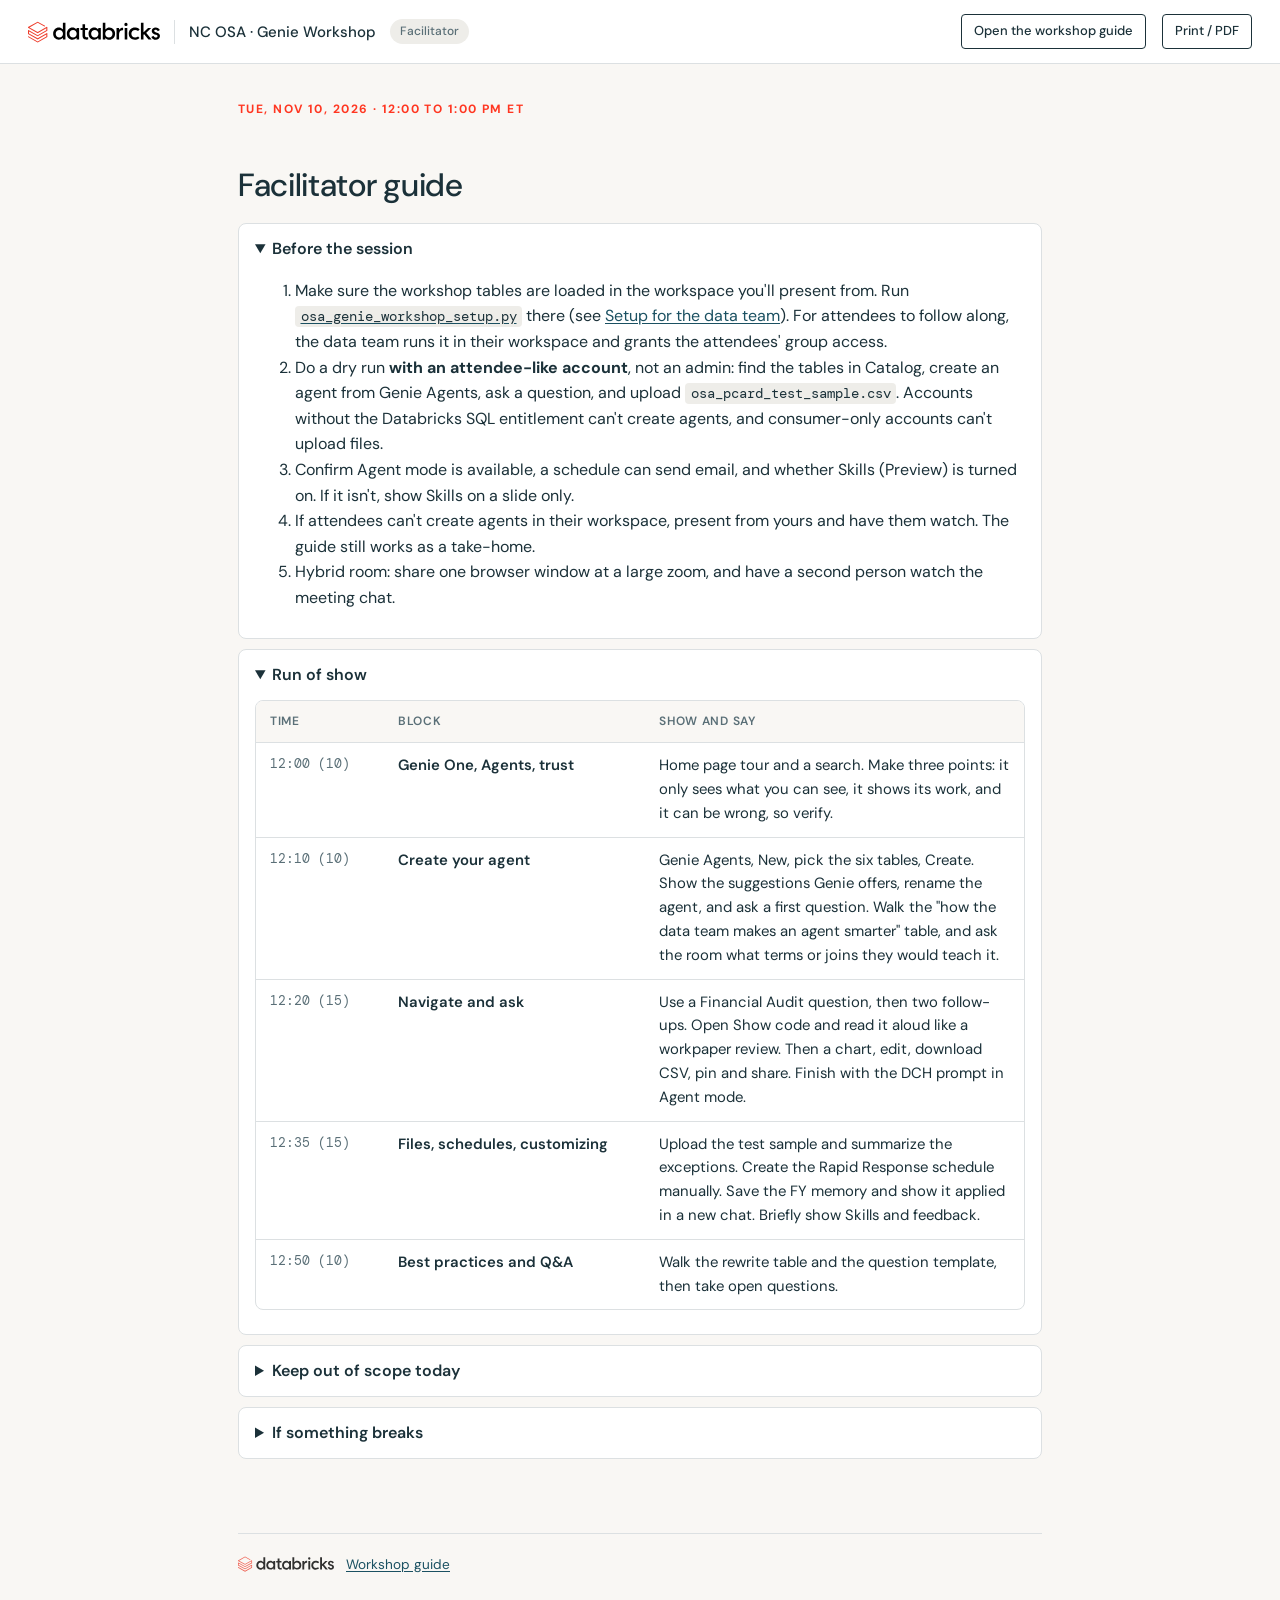
==== facilitator.html @ 8aae4493 "Explain the levers the data team uses to improve an agent - Drop the note telling attendees to skip " ====
<!doctype html>
<html lang="en">
<head>
<meta charset="utf-8">
<meta name="viewport" content="width=device-width, initial-scale=1">
<title>Facilitator guide · NC OSA Genie Workshop</title>
<link rel="icon" href="databricks-logo.svg">
<link rel="preconnect" href="https://fonts.googleapis.com">
<link rel="preconnect" href="https://fonts.gstatic.com" crossorigin>
<link href="https://fonts.googleapis.com/css2?family=DM+Mono:wght@400;500&family=DM+Sans:opsz,wght@9..40,400;9..40,500;9..40,600;9..40,700&display=swap" rel="stylesheet">
<link rel="stylesheet" href="styles.css">
</head>
<body class="subpage">
<header class="topbar">
  <a class="brand" href="./" style="text-decoration:none"><img src="databricks-logo.svg" alt="Databricks"><span class="divider"></span><span class="title">NC OSA · Genie Workshop</span><span class="pill">Facilitator</span></a>
  <div class="top-actions"><a class="btn ghost sm" href="./">Open the workshop guide</a><button class="btn ghost sm" type="button" onclick="window.print()">Print / PDF</button></div>
</header>
<main class="single">
<p class="eyebrow">Tue, Nov 10, 2026 · 12:00 to 1:00 PM ET</p>
<section id="facilitator">
  <h2>Facilitator guide</h2>
  <details class="faq" open><summary>Before the session</summary>
  <ol>
    <li>Make sure the workshop tables are loaded in the workspace you'll present from. Run <a href="osa_genie_workshop_setup.py" download><code>osa_genie_workshop_setup.py</code></a> there (see <a href="setup.html">Setup for the data team</a>). For attendees to follow along, the data team runs it in their workspace and grants the attendees' group access.</li>
    <li>Do a dry run <strong>with an attendee-like account</strong>, not an admin: find the tables in Catalog, create an agent from Genie Agents, ask a question, and upload <code>osa_pcard_test_sample.csv</code>. Accounts without the Databricks SQL entitlement can't create agents, and consumer-only accounts can't upload files.</li>
    <li>Confirm Agent mode is available, a schedule can send email, and whether Skills (Preview) is turned on. If it isn't, show Skills on a slide only.</li>
    <li>If attendees can't create agents in their workspace, present from yours and have them watch. The guide still works as a take-home.</li>
    <li>Hybrid room: share one browser window at a large zoom, and have a second person watch the meeting chat.</li>
  </ol></details>
  <details class="faq" open><summary>Run of show</summary>
  <table class="agenda">
    <thead><tr><th>Time</th><th>Block</th><th>Show and say</th></tr></thead>
    <tbody>
      <tr><td class="slot">12:00 (10)</td><td>Genie One, Agents, trust</td><td>Home page tour and a search. Make three points: it only sees what you can see, it shows its work, and it can be wrong, so verify.</td></tr>
      <tr><td class="slot">12:10 (10)</td><td>Create your agent</td><td>Genie Agents, New, pick the six tables, Create. Show the suggestions Genie offers, rename the agent, and ask a first question. Walk the "how the data team makes an agent smarter" table, and ask the room what terms or joins they would teach it.</td></tr>
      <tr><td class="slot">12:20 (15)</td><td>Navigate and ask</td><td>Use a Financial Audit question, then two follow-ups. Open Show code and read it aloud like a workpaper review. Then a chart, edit, download CSV, pin and share. Finish with the DCH prompt in Agent mode.</td></tr>
      <tr><td class="slot">12:35 (15)</td><td>Files, schedules, customizing</td><td>Upload the test sample and summarize the exceptions. Create the Rapid Response schedule manually. Save the FY memory and show it applied in a new chat. Briefly show Skills and feedback.</td></tr>
      <tr><td class="slot">12:50 (10)</td><td>Best practices and Q&amp;A</td><td>Walk the rewrite table and the question template, then take open questions.</td></tr>
    </tbody>
  </table></details>
  <details class="faq"><summary>Keep out of scope today</summary><p>Hands-on tuning (writing instructions, example SQL, trusted assets, benchmarks) and Genie Workbench. Explain what each lever does and what business users can contribute, but leave the how-to for the data team's session.
  If someone asks how to fix a wrong answer, the business-user answer is to define the term in the question or save it as a memory.</p></details>
  <details class="faq"><summary>If something breaks</summary><p>If an answer is slow, move to the next block and come back to it. If creating, uploading or scheduling is blocked by an account setting, switch to your own screen and say so plainly.
  If the agent gives a wrong answer live, use it: open Show code, find the issue, and rephrase with a clearer definition. That's the lesson.</p></details>
</section>

<footer><img src="databricks-logo.svg" alt="Databricks"><span><a href="./">Workshop guide</a></span></footer>
</main>
</body>
</html>
---- styles.css ----
/* Databricks brand tokens (from databricks.com): DM Sans / DM Mono, Lava, Navy, Oat. */
:root {
  --lava: #FF3621; --lava-500: #FF5F46; --lava-700: #BD2B26; --lava-100: #FFE8E5;
  --navy: #1B3139; --navy-900: #0B2026; --navy-700: #143D4A; --teal: #1B5162; --teal-300: #618794;
  --slate: #5A6F77; --slate-300: #90A5B1; --line: #DCE0E2; --line-2: #EEEDE9;
  --oat: #F9F7F4; --oat-2: #EEEDE9; --white: #fff; --green: #00A972;
  --aging: #00A972; --transit: #FF5F46; --water: #1B5162; --health: #FFAB00;
  --radius: 8px; --sidebar: 256px; --header: 64px;
  font-family: "DM Sans", system-ui, -apple-system, "Segoe UI", sans-serif;
}
* { box-sizing: border-box; }
html { scroll-behavior: smooth; scroll-padding-top: calc(var(--header) + 16px); }
body { margin: 0; color: var(--navy); background: var(--oat); line-height: 1.6; font-size: 16px; -webkit-font-smoothing: antialiased; }
a { color: var(--teal); text-underline-offset: 2px; }
a:hover { color: var(--lava); }
code, pre, .mono { font-family: "DM Mono", ui-monospace, Menlo, monospace; }
code { font-size: .86em; background: var(--oat-2); color: var(--navy); padding: .1em .4em; border-radius: 4px; }
.muted { color: var(--slate); } .small { font-size: .86em; }
strong { font-weight: 700; }

/* ---------- header ---------- */
.topbar { position: sticky; top: 0; z-index: 20; height: var(--header); display: flex; align-items: center; justify-content: space-between;
  padding: 0 28px; background: var(--white); border-bottom: 1px solid var(--line); }
.brand { display: flex; align-items: center; gap: 14px; font-weight: 500; color: var(--navy); }
.brand img { height: 22px; display: block; }
.brand .divider { width: 1px; height: 24px; background: var(--line); }
.brand .title { font-size: 15px; }
.brand .pill { font-size: 12px; font-weight: 500; color: var(--slate); background: var(--oat-2); border-radius: 999px; padding: 3px 10px; }
.progress-wrap { display: flex; align-items: center; gap: 10px; font-size: 13px; color: var(--slate); }
.progress { width: 160px; height: 6px; background: var(--oat-2); border-radius: 3px; overflow: hidden; }
#progress-bar { height: 100%; width: 0; background: var(--lava); transition: width .3s; }

/* ---------- hero band ---------- */
.hero { background: var(--navy); color: var(--white); padding: 64px 28px 56px; position: relative; overflow: hidden; }
.hero::after { content: ""; position: absolute; right: -120px; top: -120px; width: 420px; height: 420px; border-radius: 50%;
  background: radial-gradient(circle, rgba(255,54,33,.28), rgba(255,54,33,0) 70%); pointer-events: none; }
.hero-inner { max-width: 1180px; margin: 0 auto; position: relative; z-index: 1; }
.hero .eyebrow { color: var(--lava-500); }
.hero h1 { color: var(--white); font-size: 3rem; font-weight: 500; line-height: 1.1; letter-spacing: -.02em; margin: .25em 0 .4em; max-width: 820px; }
.hero .lead { color: #C9D3D7; font-size: 1.15rem; max-width: 760px; }
.hero .lead strong { color: var(--white); }
.hero .cards .card { background: var(--navy-700); border-color: #2A4B57; color: var(--white); }
.hero .cards .card h3 { color: var(--white); }
.hero .cards .card p { color: #B5C3C9; }
.hero .callout.info { background: rgba(255,255,255,.06); border-color: #2A4B57; color: #DCE4E7; }
.hero .callout.info strong { color: var(--white); }
.hero-ctas { display: flex; gap: 12px; margin: 26px 0 8px; flex-wrap: wrap; }

/* ---------- layout ---------- */
.layout { display: flex; max-width: 1240px; margin: 0 auto; }
.sidebar { position: sticky; top: var(--header); height: calc(100vh - var(--header)); width: var(--sidebar); flex: none; overflow-y: auto; padding: 28px 12px 28px 24px; }
.sidebar .nav-label { font-size: 11px; font-weight: 700; letter-spacing: .1em; text-transform: uppercase; color: var(--slate-300); margin: 0 0 10px 8px; }
.sidebar a { display: flex; align-items: center; gap: 10px; padding: 7px 10px; color: var(--slate); text-decoration: none; font-size: 14.5px;
  border-radius: 6px; border-left: 2px solid transparent; }
.sidebar a:hover { background: var(--oat-2); color: var(--navy); }
.sidebar a.active { color: var(--navy); font-weight: 600; background: var(--white); border-left-color: var(--lava); }
.sidebar .stop { width: 22px; display: inline-flex; justify-content: center; flex: none; }
.sidebar .stop::before { content: ""; width: 6px; height: 6px; border-radius: 50%; background: var(--slate-300); }
.sidebar a.active .stop::before { background: var(--lava); }
main { flex: 1; min-width: 0; max-width: 940px; padding: 12px 40px 96px; }
section { padding: 40px 0 16px; border-bottom: 1px solid var(--line); }
section:last-of-type { border-bottom: none; }
h1, h2, h3, h4 { color: var(--navy); font-weight: 500; letter-spacing: -.01em; }
h2 { font-size: 2rem; line-height: 1.2; display: flex; align-items: center; gap: 14px; margin: .2em 0 .6em; }
h3 { font-size: 1.2rem; margin: 1.8em 0 .5em; font-weight: 600; }
h4 { margin: 0 0 .5em; font-weight: 600; }
.eyebrow { text-transform: uppercase; letter-spacing: .12em; font-size: 12px; font-weight: 700; color: var(--lava); margin: 0; }
.lead { font-size: 1.1rem; color: var(--slate); }
.goal { background: var(--white); border: 1px solid var(--line); border-left: 4px solid var(--lava); padding: 12px 16px; border-radius: var(--radius); }
.time { float: right; color: var(--slate); font-size: 13px; font-weight: 500; background: var(--oat-2); padding: 1px 10px; border-radius: 999px; }

/* lab number badges (all labs share one on-brand style) */
.bullet { display: inline-flex; align-items: center; justify-content: center; width: 40px; height: 40px; border-radius: 8px;
  background: var(--navy); color: var(--white); font-weight: 600; font-size: 18px; flex: none; vertical-align: middle; }
.lab h2 .bullet { background: var(--lava); }
.bullet.sm { width: 22px; height: 22px; font-size: 12px; border-radius: 5px; }
.sidebar .bullet.sm { background: var(--oat-2); color: var(--navy); }
.sidebar a.active .bullet.sm { background: var(--lava); color: var(--white); }

/* ---------- buttons ---------- */
.btn { display: inline-flex; align-items: center; gap: 8px; font: inherit; font-weight: 500; font-size: 15px; padding: 10px 20px; border-radius: 4px;
  border: 1px solid var(--lava); background: var(--lava); color: var(--white); cursor: pointer; text-decoration: none; }
.btn:hover { background: var(--lava-700); border-color: var(--lava-700); color: var(--white); }
.btn.ghost { background: transparent; color: var(--navy); border-color: var(--navy); }
.btn.ghost:hover { background: var(--navy); color: var(--white); }
.hero .btn.ghost { color: var(--white); border-color: #8FA4AC; }
.hero .btn.ghost:hover { background: var(--white); color: var(--navy); }

/* ---------- cards ---------- */
.cards { display: grid; gap: 16px; margin: 20px 0; }
.cards.three { grid-template-columns: repeat(3, 1fr); } .cards.two { grid-template-columns: repeat(2, 1fr); }
.card { background: var(--white); border: 1px solid var(--line); border-radius: var(--radius); padding: 20px 22px; }
.card h3 { margin: 0 0 .4em; font-size: 1.08rem; font-weight: 600; }
.card p, .card ul { margin: 0; color: var(--slate); font-size: .95em; }
.card ul { padding-left: 1.1em; } .card li { margin: .3em 0; }
.card.domain { border-top: 4px solid; }
.card.aging { border-top-color: var(--aging); } .card.transit { border-top-color: var(--transit); } .card.water { border-top-color: var(--teal-300); }

/* ---------- callouts ---------- */
.callout { padding: 14px 18px; border-radius: var(--radius); margin: 18px 0; font-size: .95em; border: 1px solid; }
.callout.info { background: #EEF3F5; border-color: #CDDAE5; }
.callout.tip { background: var(--lava-100); border-color: #FFC7BF; }

/* ---------- tables ---------- */
table { width: 100%; border-collapse: separate; border-spacing: 0; background: var(--white); border: 1px solid var(--line); border-radius: var(--radius); overflow: hidden; font-size: .93em; margin: 12px 0; }
th, td { text-align: left; padding: 11px 14px; border-bottom: 1px solid var(--line); vertical-align: top; }
th { background: var(--oat); font-weight: 600; font-size: 12px; text-transform: uppercase; letter-spacing: .06em; color: var(--slate); }
tr:last-child td { border-bottom: none; }
table.agenda td:first-child { font-family: "DM Mono", monospace; color: var(--slate); width: 72px; font-size: .9em; }
table.agenda td:nth-child(2) { white-space: nowrap; font-weight: 600; }
table.agenda .bullet.sm { margin-right: 6px; }
.trap { display: inline-block; margin-top: 4px; background: var(--lava-100); color: var(--lava-700); border-radius: 4px; padding: 0 7px; font-size: .88em; font-weight: 500; }
.trap::before { content: "⚠ "; }
.schema { color: var(--slate); }

/* ---------- tabs ---------- */
.tabs { margin: 16px 0; }
.tab-buttons { display: flex; gap: 4px; border-bottom: 1px solid var(--line); }
.tab-buttons button { border: none; background: none; padding: 10px 16px; font: inherit; font-weight: 500; color: var(--slate); cursor: pointer;
  border-bottom: 2px solid transparent; margin-bottom: -1px; }
.tab-buttons button:hover { color: var(--navy); }
.tab-buttons button.active { color: var(--navy); border-bottom-color: var(--lava); }
.tab-panel { display: none; padding-top: 8px; } .tab-panel.active { display: block; }

/* ---------- steps + checklists ---------- */
.steps { padding-left: 0; list-style: none; counter-reset: step; }
.steps li { counter-increment: step; position: relative; padding: 10px 14px 10px 50px; margin: 8px 0; background: var(--white); border: 1px solid var(--line); border-radius: var(--radius); }
.steps li::before { content: counter(step); position: absolute; left: 14px; top: 11px; width: 24px; height: 24px; border-radius: 50%;
  background: var(--oat-2); color: var(--navy); font-size: 12px; font-weight: 700; display: flex; align-items: center; justify-content: center; }
.steps li:has(input:checked)::before { background: var(--green); color: var(--white); content: "✓"; }
.steps label, .checklist label { display: block; position: relative; padding-left: 26px; cursor: pointer; }
.steps input, .checklist input { position: absolute; left: 0; top: 5px; margin: 0; accent-color: var(--lava); width: 15px; height: 15px; }
.checklist label { padding: 10px 14px 10px 40px; background: var(--white); border: 1px solid var(--line); border-radius: var(--radius); margin: 8px 0; }
.checklist input { left: 14px; top: 14px; }
label:has(input:checked), label:has(input:checked) strong { color: var(--slate-300); }

/* ---------- questions ---------- */
.qgrid { display: grid; grid-template-columns: repeat(3, 1fr); gap: 16px; }
.qcol { background: var(--white); border: 1px solid var(--line); border-top: 4px solid; border-radius: var(--radius); padding: 16px; }
.qcol.aging { border-top-color: var(--aging); } .qcol.transit { border-top-color: var(--transit); } .qcol.water { border-top-color: var(--teal-300); }
.q { position: relative; margin: 8px 0; padding: 9px 60px 9px 12px; background: var(--oat); border: 1px solid var(--line-2); border-radius: 6px; font-size: .93em; }
.q .copy { position: absolute; right: 6px; top: 6px; }
.trapcard { background: var(--white); border: 1px solid var(--line); border-left: 4px solid; border-radius: var(--radius); padding: 8px 18px 12px; margin: 14px 0; }
.trapcard .q { font-weight: 600; background: var(--oat); }
.trapcard.mech { border-left-color: var(--teal); } .trapcard.def { border-left-color: var(--lava); }
.kind { display: inline-block; font-size: 11px; font-weight: 700; text-transform: uppercase; letter-spacing: .08em; padding: 2px 8px; border-radius: 4px; vertical-align: 1px; }
.kind.mech { background: #E3EDF0; color: var(--teal); } .kind.def { background: var(--lava-100); color: var(--lava-700); }
details summary { cursor: pointer; font-weight: 600; color: var(--teal); }
details summary:hover { color: var(--lava); }
details[open] summary { margin-bottom: 6px; }
[data-ans] { font-variant-numeric: tabular-nums; }

/* ---------- code ---------- */
.codeblock { position: relative; margin: 8px 0 14px; }
.codeblock pre { margin: 0; background: var(--navy-900); color: #E4ECEF; padding: 16px 18px; padding-right: 72px; border-radius: var(--radius); overflow-x: auto;
  line-height: 1.55; font-size: 13px; white-space: pre-wrap; word-break: break-word; }
.copy { font-family: "DM Sans", sans-serif; border: 1px solid var(--line); background: var(--white); color: var(--slate); font-size: 12px; font-weight: 500;
  border-radius: 4px; padding: 3px 10px; cursor: pointer; }
.copy:hover { border-color: var(--navy); color: var(--navy); }
.codeblock .copy { position: absolute; top: 10px; right: 10px; background: var(--navy-700); border-color: #2A4B57; color: #C9D3D7; }
.codeblock .copy:hover { background: var(--lava); border-color: var(--lava); color: var(--white); }
.copy.done, .codeblock .copy.done { background: var(--green); color: var(--white); border-color: var(--green); }
.curate-item { background: var(--white); border: 1px solid var(--line); border-radius: var(--radius); padding: 12px 16px; margin: 12px 0; }
.curate-item .label { font-size: 11px; text-transform: uppercase; letter-spacing: .1em; color: var(--slate); font-weight: 700; }
.curate-item .title { font-weight: 600; margin: 2px 0 6px; }
.kv { display: grid; grid-template-columns: 110px 1fr; gap: 4px 10px; font-size: .9em; margin-bottom: 6px; }
.kv div:nth-child(odd) { color: var(--slate); }

/* ---------- scorecard ---------- */
.worksheet h4 { margin-top: 1.6em; }
table.score td.cell { text-align: center; cursor: pointer; width: 150px; user-select: none; font-size: 1.1em; }
table.score td.cell:hover { background: var(--oat); }

/* ---------- byoq ---------- */
.byoq-card { background: var(--white); border: 1px solid var(--line); border-top: 4px solid var(--lava); border-radius: var(--radius); padding: 14px 18px; margin: 14px 0; }
.byoq-card .row { display: grid; grid-template-columns: 1fr 1fr; gap: 12px; }
.byoq-card label { display: block; font-size: 11px; font-weight: 700; color: var(--slate); text-transform: uppercase; letter-spacing: .08em; margin: 8px 0 4px; }
.byoq-card input, .byoq-card textarea, .byoq-card select { width: 100%; font: inherit; font-size: .93em; padding: 8px 10px; border: 1px solid var(--line); border-radius: 4px; background: var(--white); color: var(--navy); }
.byoq-card input:focus, .byoq-card textarea:focus, .byoq-card select:focus { outline: 2px solid var(--lava-100); border-color: var(--lava); }
.byoq-card textarea { min-height: 56px; resize: vertical; }
.byoq-card .head { display: flex; justify-content: space-between; align-items: center; }
.byoq-card .rm { border: none; background: none; color: var(--slate); cursor: pointer; font: inherit; font-size: .88em; }
.byoq-card .rm:hover { color: var(--lava); }
.btnrow { display: flex; gap: 10px; margin: 12px 0 22px; }

.faq { background: var(--white); border: 1px solid var(--line); border-radius: var(--radius); padding: 12px 16px; margin: 10px 0; }
.faq summary { color: var(--navy); }
.cfg-missing { color: var(--slate-300); font-style: italic; text-decoration: none; pointer-events: none; }
footer { margin-top: 48px; padding-top: 20px; border-top: 1px solid var(--line); color: var(--slate); font-size: .85em; display: flex; align-items: center; gap: 12px; }
footer img { height: 16px; opacity: .8; }

@media (max-width: 1000px) {
  .sidebar { display: none; } main { padding: 8px 20px 64px; }
  .hero { padding: 44px 20px 40px; } .hero h1 { font-size: 2.2rem; }
  .cards.three, .cards.two, .qgrid { grid-template-columns: 1fr; }
  .byoq-card .row { grid-template-columns: 1fr; }
  .brand .pill, .progress-wrap .progress { display: none; }
}
@media print {
  .topbar, .sidebar, .copy, .btnrow, .hero-ctas { display: none !important; }
  .hero { background: none; color: var(--navy); padding: 0; } .hero h1, .hero .lead, .hero .card h3, .hero .card p { color: var(--navy) !important; }
  .hero .cards .card { background: #fff; }
  .tab-panel { display: block !important; } .tab-buttons { display: none; }
  main { max-width: none; padding: 0; } section { break-inside: avoid-page; }
}
.hero .cards .card.aging { border-top-color: var(--aging); } .hero .cards .card.transit { border-top-color: var(--transit); }
.hero .cards .card.water { border-top-color: var(--teal-300); }

/* setup + build helpers */
.catalog-box { background: var(--white); border: 1px solid var(--line); border-left: 4px solid var(--lava); border-radius: var(--radius); padding: 14px 18px; margin: 16px 0; }
.catalog-box label { display: block; font-size: 11px; font-weight: 700; color: var(--slate); text-transform: uppercase; letter-spacing: .08em; margin-bottom: 6px; }
.catalog-row { display: flex; gap: 10px; }
.catalog-row input { flex: 1; max-width: 320px; font-family: "DM Mono", monospace; font-size: 15px; padding: 8px 10px; border: 1px solid var(--line); border-radius: 4px; color: var(--navy); }
.catalog-row input:focus { outline: 2px solid var(--lava-100); border-color: var(--lava); }
.catalog-row .btn { padding: 7px 16px; }
.chips code { display: inline-block; margin: 0 4px 6px 0; background: var(--white); border: 1px solid var(--line); padding: 3px 9px; }
#nb-url { word-break: break-all; }

.phase { margin: 28px 0 0; padding: 8px 12px; background: var(--navy); color: #C9D3D7; border-radius: 6px; font-size: 13px; }
.phase span { color: var(--white); font-weight: 700; text-transform: uppercase; letter-spacing: .08em; font-size: 11px; margin-right: 6px; }
.agenda tr.lab-row td { background: #FFF6F4; }
.agenda .slot { font-family: "DM Mono", monospace; color: var(--slate); white-space: nowrap; }
.when { display: inline-block; font-size: 12px; font-weight: 600; color: var(--lava-700); background: var(--lava-100); border-radius: 999px; padding: 1px 10px; margin-left: 6px; vertical-align: middle; }
table.agenda td.slot { width: 128px; font-size: .88em; }
table.agenda td:nth-child(2) { white-space: normal; width: 34%; }

/* BYOQ export */
.byoq-meta { display: grid; grid-template-columns: repeat(3, 1fr); gap: 12px; background: var(--white); border: 1px solid var(--line); border-radius: var(--radius); padding: 12px 18px 16px; margin: 14px 0; }
.byoq-meta label { display: block; font-size: 11px; font-weight: 700; color: var(--slate); text-transform: uppercase; letter-spacing: .08em; margin: 4px 0 4px; }
.byoq-meta input { width: 100%; font: inherit; font-size: .93em; padding: 8px 10px; border: 1px solid var(--line); border-radius: 4px; color: var(--navy); }
.byoq-meta input:focus { outline: 2px solid var(--lava-100); border-color: var(--lava); }
.export-box { display: flex; justify-content: space-between; align-items: center; gap: 16px; flex-wrap: wrap; background: var(--navy); color: var(--white);
  border-radius: var(--radius); padding: 16px 20px; margin: 8px 0 10px; }
.export-box p { margin: 2px 0 0; color: #B5C3C9; }
.export-btns { display: flex; gap: 10px; flex-wrap: wrap; }
.export-box .btn.ghost { color: var(--white); border-color: #8FA4AC; }
.export-box .btn.ghost:hover { background: var(--white); color: var(--navy); }
@media (max-width: 1000px) { .byoq-meta { grid-template-columns: 1fr; } }

/* 4th domain (DOHMH) */
.cards.four { grid-template-columns: repeat(4, 1fr); }
.card.health, .hero .cards .card.health { border-top-color: var(--health); }
.qcol.health { border-top-color: var(--health); }
.qgrid { grid-template-columns: repeat(2, 1fr); }
@media (max-width: 1000px) { .cards.four { grid-template-columns: 1fr; } .qgrid { grid-template-columns: 1fr; } }

/* top actions, dataset picker, feedback */
.top-actions { display: flex; align-items: center; gap: 16px; }
.btn.sm { padding: 6px 12px; font-size: 13px; }
.domain-picker { display: grid; grid-template-columns: repeat(4, 1fr); gap: 10px; margin: 12px 0 8px; }
.domain-picker button { text-align: left; font: inherit; background: var(--white); border: 1px solid var(--line); border-radius: var(--radius);
  padding: 10px 12px; cursor: pointer; color: var(--navy); }
.domain-picker button strong { display: block; font-size: 14px; }
.domain-picker button span { display: block; font-size: 12px; color: var(--slate); margin-top: 2px; }
.domain-picker button:hover { border-color: var(--navy); }
.domain-picker button.active { border: 2px solid var(--lava); background: var(--lava-100); padding: 9px 11px; }
.nb-download { margin: 6px 0; } .nb-download .btn { padding: 8px 16px; }
.feedback-box { display: flex; gap: 28px; align-items: center; background: var(--white); border: 1px solid var(--line); border-top: 4px solid var(--lava);
  border-radius: var(--radius); padding: 20px 24px; }
.feedback-box .lead { margin-top: 0; }
.qr { margin: 0; text-align: center; flex: none; }
.qr img { display: block; width: 200px; height: 200px; }
.qr figcaption { font-size: 12px; color: var(--slate); margin-top: 4px; }
@media (max-width: 1000px) { .domain-picker { grid-template-columns: 1fr 1fr; } .feedback-box { flex-direction: column; } }
@media print {
  .top-actions, .domain-picker, .nb-download, .byoq-card .rm, #byoq-add, .export-box .export-btns { display: none !important; }
  .feedback-box { break-inside: avoid; }
  a[href^="http"]:not(.btn)::after { content: " (" attr(href) ")"; font-size: .8em; color: var(--slate); }
}

/* Round 1 tags */
.q[data-qid]::before { content: attr(data-qid); display: inline-block; min-width: 28px; margin-right: 8px; padding: 0 6px; border-radius: 4px;
  background: var(--navy); color: var(--white); font-size: 11px; font-weight: 700; text-align: center; letter-spacing: .04em; vertical-align: 1px; }
.qid-chip { display: inline-block; min-width: 28px; padding: 0 6px; border-radius: 4px; background: var(--navy); color: var(--white); font-size: 11px; font-weight: 700; text-align: center; }
.raw { margin: 6px 0 8px; font-size: .92em; }
.raw span, .raw-chip { display: inline-block; font-size: 11px; font-weight: 700; text-transform: uppercase; letter-spacing: .06em; padding: 2px 8px; border-radius: 4px; margin-right: 6px; }
.raw.ok span, .raw-chip.ok { background: #E1F5EC; color: #007A52; }
.raw.bad span, .raw-chip.bad { background: var(--lava-100); color: var(--lava-700); }
.legend { display: flex; flex-wrap: wrap; gap: 8px 22px; background: var(--white); border: 1px solid var(--line); border-radius: var(--radius); padding: 10px 14px; font-size: .9em; color: var(--slate); }

/* sub-pages (setup, facilitator) */
.subpage main.single { max-width: 860px; margin: 0 auto; padding: 36px 28px 80px; }
.subpage .steps li { padding-left: 54px; }
.big-steps { list-style: none; padding: 0; counter-reset: bs; }
.big-steps li { counter-increment: bs; position: relative; background: var(--white); border: 1px solid var(--line); border-radius: var(--radius); padding: 14px 18px 14px 64px; margin: 10px 0; }
.big-steps li::before { content: counter(bs, decimal-leading-zero); position: absolute; left: 18px; top: 14px; font-family: "DM Mono", monospace; font-weight: 500; color: var(--lava); font-size: 18px; }
.big-steps li > strong:first-child { display: block; margin-bottom: 2px; }

/* BYOQ threads */
.qid-chip.own { background: var(--lava); }
.your-turn { background: var(--white); border: 1px solid var(--line); border-left: 4px solid var(--lava); border-radius: var(--radius); padding: 4px 18px 8px; margin: 22px 0; }
.your-turn h3 { margin-top: 14px; }

/* today's questions */
.tab-panel[data-qlist].active { display: grid; grid-template-columns: 1fr 1.6fr; gap: 16px; }
.qlist { background: var(--white); border: 1px solid var(--line); border-radius: var(--radius); padding: 14px 18px; }
.qlist h4 { font-size: 12px; text-transform: uppercase; letter-spacing: .08em; color: var(--slate); margin-bottom: 8px; }
.qlist ol { margin: 0; padding-left: 1.2em; } .qlist ol.ids { list-style: none; padding-left: 0; }
.qlist li { margin: 6px 0; font-size: .95em; }
@media (max-width: 1000px) { .tab-panel[data-qlist].active { grid-template-columns: 1fr; } }

/* make dataset tabs obvious */
.tab-buttons { align-items: center; }
.tab-label { font-size: 12px; font-weight: 700; text-transform: uppercase; letter-spacing: .08em; color: var(--slate); margin-right: 6px; }
.panel-banner { margin: 14px 0 0; padding: 8px 12px; background: var(--oat-2); border-radius: 6px; font-size: .9em; color: var(--slate); }
.panel-banner strong { color: var(--navy); }

/* ---------- NC OSA team colors ---------- */
:root { --fin: #00A972; --perf: #618794; --rr: #FF5F46; }
.card.fin, .hero .cards .card.fin, .qcol.fin { border-top-color: var(--fin); }
.card.perf, .hero .cards .card.perf, .qcol.perf { border-top-color: var(--perf); }
.card.rr, .hero .cards .card.rr, .qcol.rr { border-top-color: var(--rr); }
.pair td:first-child { color: var(--slate); }
.pair td:last-child { font-weight: 500; }
.card .pill { font-size: 11px; font-weight: 600; color: var(--slate); background: var(--oat-2); border-radius: 999px; padding: 2px 8px; vertical-align: middle; }
@media print { .tab-panel.print-show { display: block !important; } }
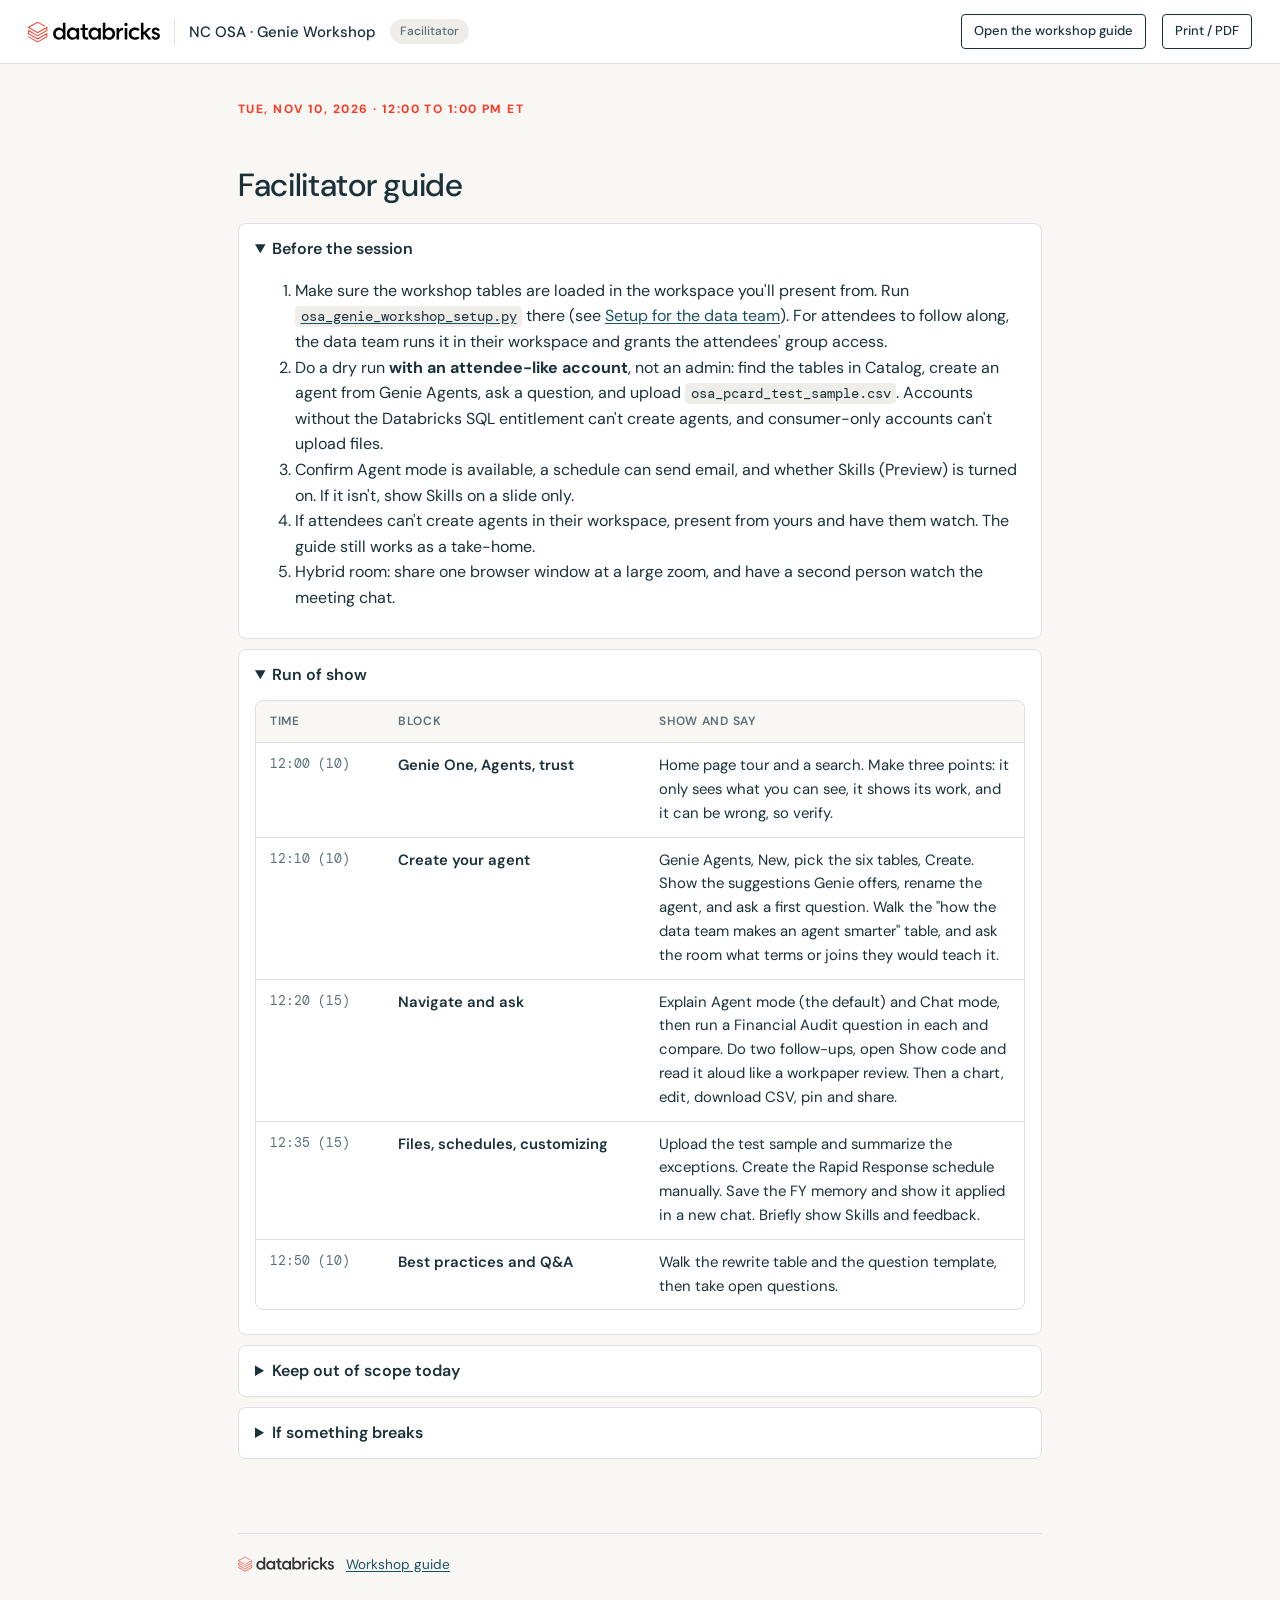
==== commit fe8b47d8: "Introduce Agent mode and Chat mode up front - Agent mode is the default, so explain both modes at th" ====
--- a/facilitator.html
+++ b/facilitator.html
@@ -8,7 +8,7 @@
 <link rel="preconnect" href="https://fonts.googleapis.com">
 <link rel="preconnect" href="https://fonts.gstatic.com" crossorigin>
 <link href="https://fonts.googleapis.com/css2?family=DM+Mono:wght@400;500&family=DM+Sans:opsz,wght@9..40,400;9..40,500;9..40,600;9..40,700&display=swap" rel="stylesheet">
-<link rel="stylesheet" href="styles.css">
+<link rel="stylesheet" href="styles.css?v=2">
 </head>
 <body class="subpage">
 <header class="topbar">
@@ -33,7 +33,7 @@
     <tbody>
       <tr><td class="slot">12:00 (10)</td><td>Genie One, Agents, trust</td><td>Home page tour and a search. Make three points: it only sees what you can see, it shows its work, and it can be wrong, so verify.</td></tr>
       <tr><td class="slot">12:10 (10)</td><td>Create your agent</td><td>Genie Agents, New, pick the six tables, Create. Show the suggestions Genie offers, rename the agent, and ask a first question. Walk the "how the data team makes an agent smarter" table, and ask the room what terms or joins they would teach it.</td></tr>
-      <tr><td class="slot">12:20 (15)</td><td>Navigate and ask</td><td>Use a Financial Audit question, then two follow-ups. Open Show code and read it aloud like a workpaper review. Then a chart, edit, download CSV, pin and share. Finish with the DCH prompt in Agent mode.</td></tr>
+      <tr><td class="slot">12:20 (15)</td><td>Navigate and ask</td><td>Explain Agent mode (the default) and Chat mode, then run a Financial Audit question in each and compare. Do two follow-ups, open Show code and read it aloud like a workpaper review. Then a chart, edit, download CSV, pin and share.</td></tr>
       <tr><td class="slot">12:35 (15)</td><td>Files, schedules, customizing</td><td>Upload the test sample and summarize the exceptions. Create the Rapid Response schedule manually. Save the FY memory and show it applied in a new chat. Briefly show Skills and feedback.</td></tr>
       <tr><td class="slot">12:50 (10)</td><td>Best practices and Q&amp;A</td><td>Walk the rewrite table and the question template, then take open questions.</td></tr>
     </tbody>
--- a/styles.css
+++ b/styles.css
@@ -314,3 +314,22 @@
 .pair td:last-child { font-weight: 500; }
 .card .pill { font-size: 11px; font-weight: 600; color: var(--slate); background: var(--oat-2); border-radius: 999px; padding: 2px 8px; vertical-align: middle; }
 @media print { .tab-panel.print-show { display: block !important; } }
+
+/* ---------- layers of business logic ---------- */
+.layers { margin: 20px 0 24px; }
+.layers .headline { color: var(--lava); font-weight: 600; margin: 0 0 14px; }
+.layers .grid { display: grid; grid-template-columns: minmax(0, 1fr) minmax(0, 1fr); gap: 12px 28px; align-items: stretch; }
+.layers .end { grid-column: 1; text-align: center; font-size: .86em; font-weight: 600; color: var(--slate); margin: 0; }
+.layers .tier { display: flex; justify-content: center; align-items: center; }
+.layers .bar { color: #fff; border-radius: 10px; padding: 10px 14px; text-align: center; line-height: 1.35; font-size: .9em; }
+.layers .bar strong { display: block; font-size: 1.02em; }
+.layers .bar.l1 { width: 58%; background: #F25C4A; }
+.layers .bar.l2 { width: 72%; background: #F2A43A; color: var(--navy); }
+.layers .bar.l3 { width: 86%; background: #2F6DAE; }
+.layers .bar.l4 { width: 100%; background: #3BA776; }
+.layers .note { background: var(--white); border: 1px solid var(--line); border-left: 4px solid; border-radius: 6px; padding: 10px 14px; font-size: .9em; line-height: 1.45; display: flex; align-items: center; }
+.layers .note.l1 { border-left-color: #F25C4A; } .layers .note.l2 { border-left-color: #F2A43A; }
+.layers .note.l3 { border-left-color: #2F6DAE; } .layers .note.l4 { border-left-color: #3BA776; }
+@media (max-width: 760px) { .layers .grid { grid-template-columns: 1fr; } .layers .bar { width: 100% !important; } }
+@media print { .layers .bar, .layers .note { -webkit-print-color-adjust: exact; print-color-adjust: exact; } }
+.layers .note p { margin: 0; }
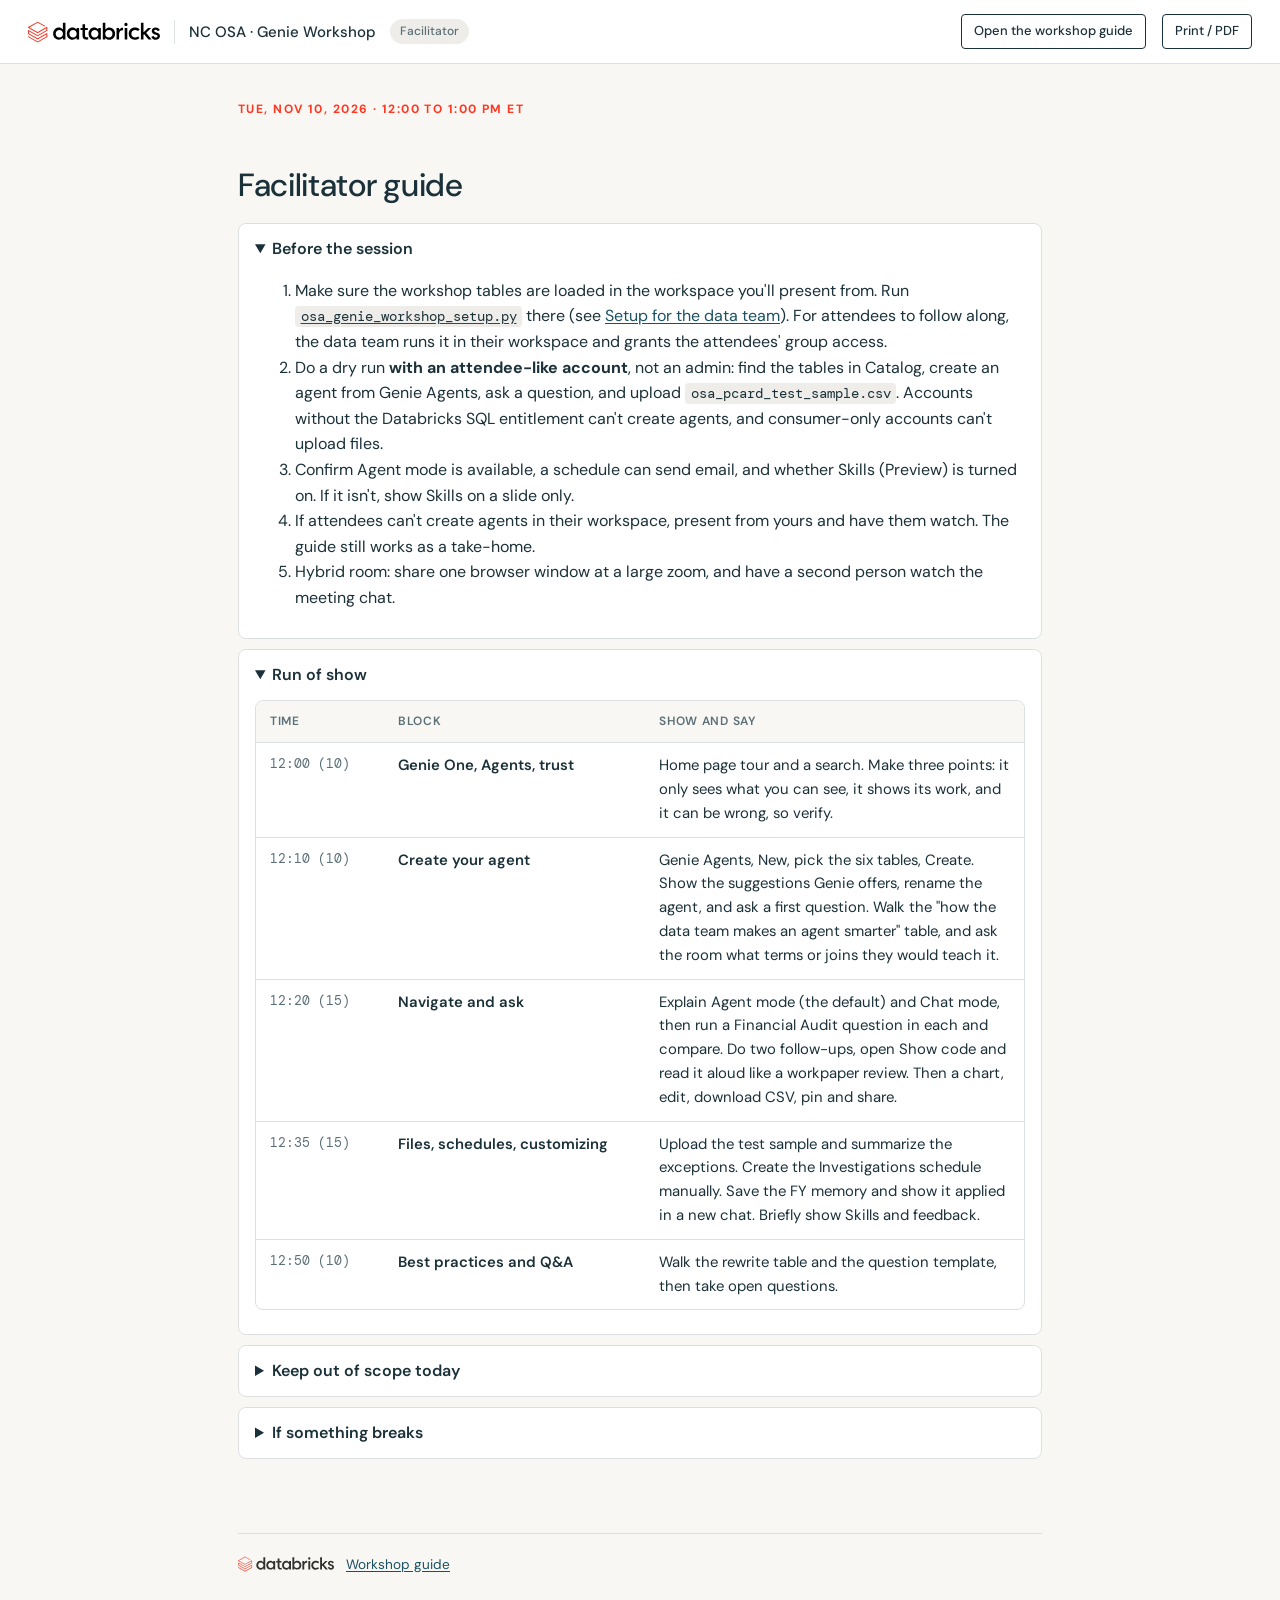
==== commit 82386d77: "Relabel question sets by topic and add Investigations - Tabs are labeled Topic instead of Your team " ====
--- a/facilitator.html
+++ b/facilitator.html
@@ -34,7 +34,7 @@
       <tr><td class="slot">12:00 (10)</td><td>Genie One, Agents, trust</td><td>Home page tour and a search. Make three points: it only sees what you can see, it shows its work, and it can be wrong, so verify.</td></tr>
       <tr><td class="slot">12:10 (10)</td><td>Create your agent</td><td>Genie Agents, New, pick the six tables, Create. Show the suggestions Genie offers, rename the agent, and ask a first question. Walk the "how the data team makes an agent smarter" table, and ask the room what terms or joins they would teach it.</td></tr>
       <tr><td class="slot">12:20 (15)</td><td>Navigate and ask</td><td>Explain Agent mode (the default) and Chat mode, then run a Financial Audit question in each and compare. Do two follow-ups, open Show code and read it aloud like a workpaper review. Then a chart, edit, download CSV, pin and share.</td></tr>
-      <tr><td class="slot">12:35 (15)</td><td>Files, schedules, customizing</td><td>Upload the test sample and summarize the exceptions. Create the Rapid Response schedule manually. Save the FY memory and show it applied in a new chat. Briefly show Skills and feedback.</td></tr>
+      <tr><td class="slot">12:35 (15)</td><td>Files, schedules, customizing</td><td>Upload the test sample and summarize the exceptions. Create the Investigations schedule manually. Save the FY memory and show it applied in a new chat. Briefly show Skills and feedback.</td></tr>
       <tr><td class="slot">12:50 (10)</td><td>Best practices and Q&amp;A</td><td>Walk the rewrite table and the question template, then take open questions.</td></tr>
     </tbody>
   </table></details>
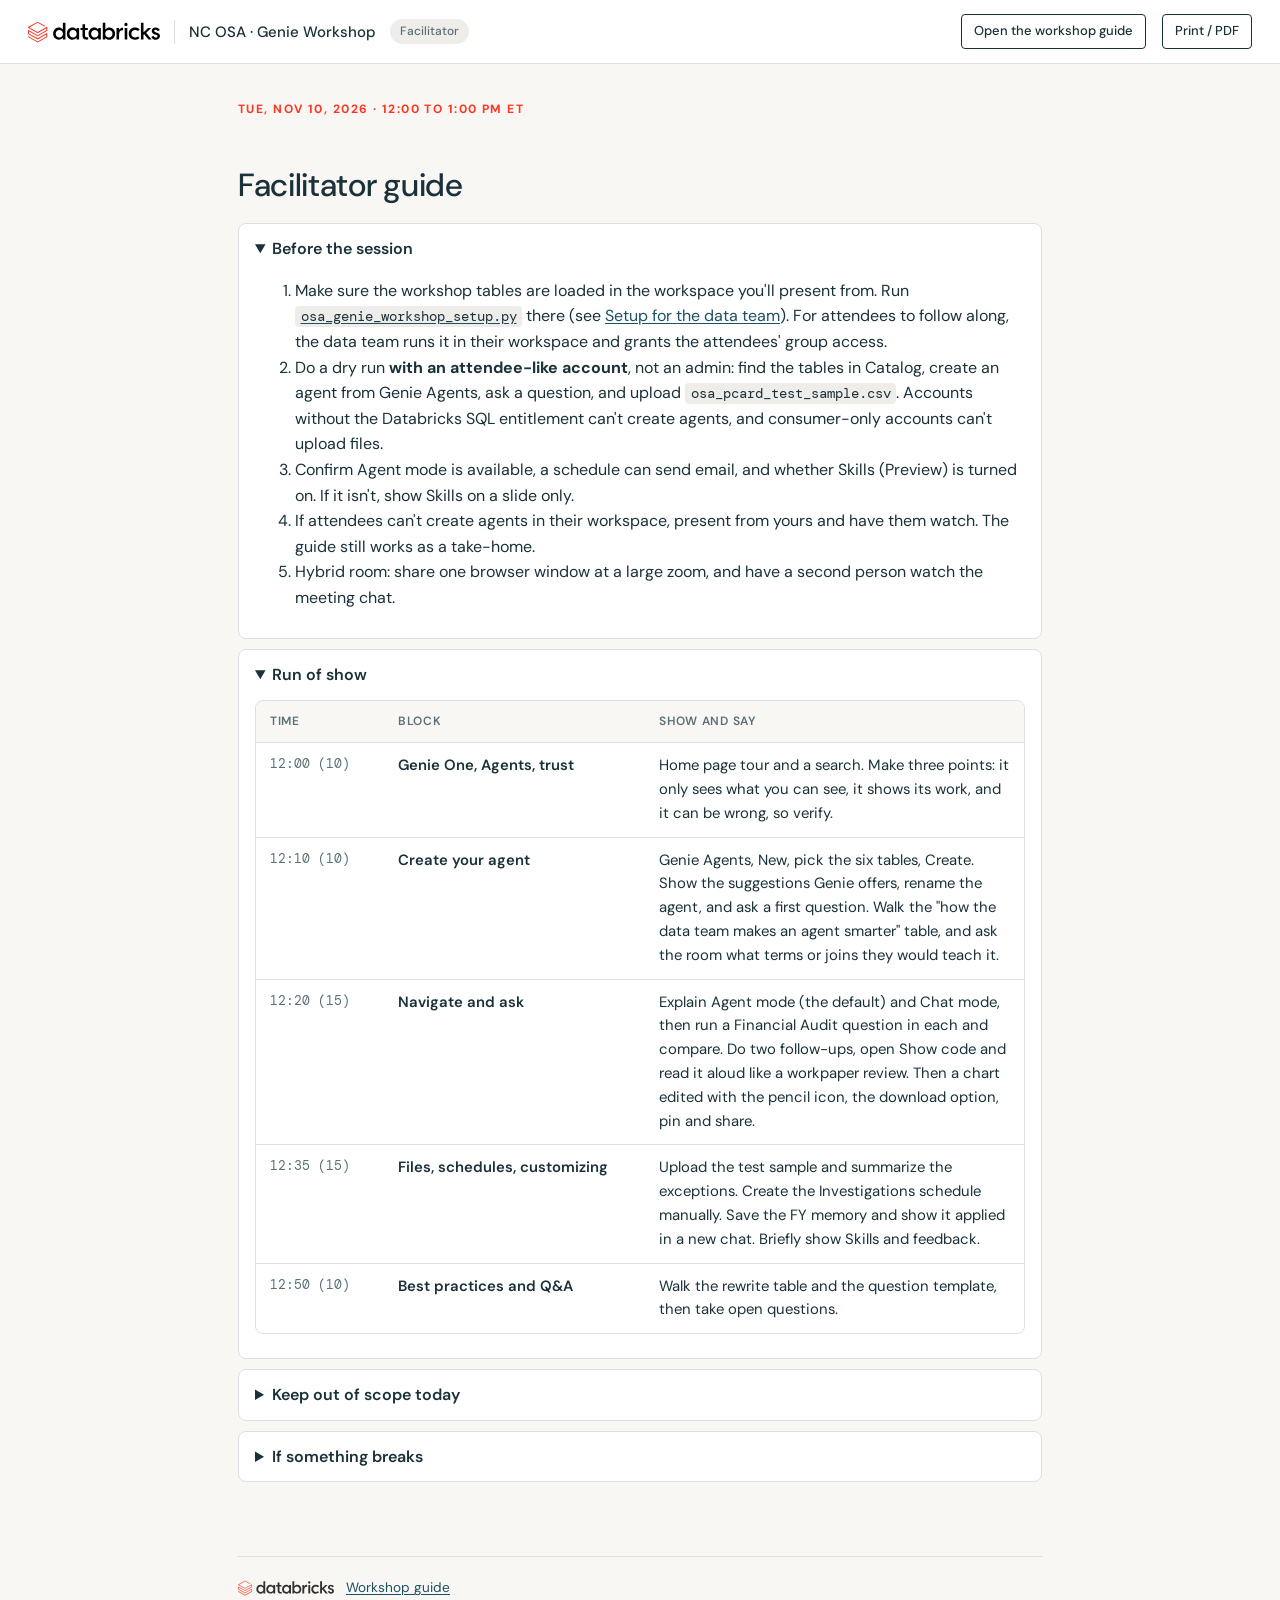
==== commit fa5b7492: "Fix editing instructions: pencil edits charts, not questions - Questions offer copy link and delete;" ====
--- a/facilitator.html
+++ b/facilitator.html
@@ -33,7 +33,7 @@
     <tbody>
       <tr><td class="slot">12:00 (10)</td><td>Genie One, Agents, trust</td><td>Home page tour and a search. Make three points: it only sees what you can see, it shows its work, and it can be wrong, so verify.</td></tr>
       <tr><td class="slot">12:10 (10)</td><td>Create your agent</td><td>Genie Agents, New, pick the six tables, Create. Show the suggestions Genie offers, rename the agent, and ask a first question. Walk the "how the data team makes an agent smarter" table, and ask the room what terms or joins they would teach it.</td></tr>
-      <tr><td class="slot">12:20 (15)</td><td>Navigate and ask</td><td>Explain Agent mode (the default) and Chat mode, then run a Financial Audit question in each and compare. Do two follow-ups, open Show code and read it aloud like a workpaper review. Then a chart, edit, download CSV, pin and share.</td></tr>
+      <tr><td class="slot">12:20 (15)</td><td>Navigate and ask</td><td>Explain Agent mode (the default) and Chat mode, then run a Financial Audit question in each and compare. Do two follow-ups, open Show code and read it aloud like a workpaper review. Then a chart edited with the pencil icon, the download option, pin and share.</td></tr>
       <tr><td class="slot">12:35 (15)</td><td>Files, schedules, customizing</td><td>Upload the test sample and summarize the exceptions. Create the Investigations schedule manually. Save the FY memory and show it applied in a new chat. Briefly show Skills and feedback.</td></tr>
       <tr><td class="slot">12:50 (10)</td><td>Best practices and Q&amp;A</td><td>Walk the rewrite table and the question template, then take open questions.</td></tr>
     </tbody>
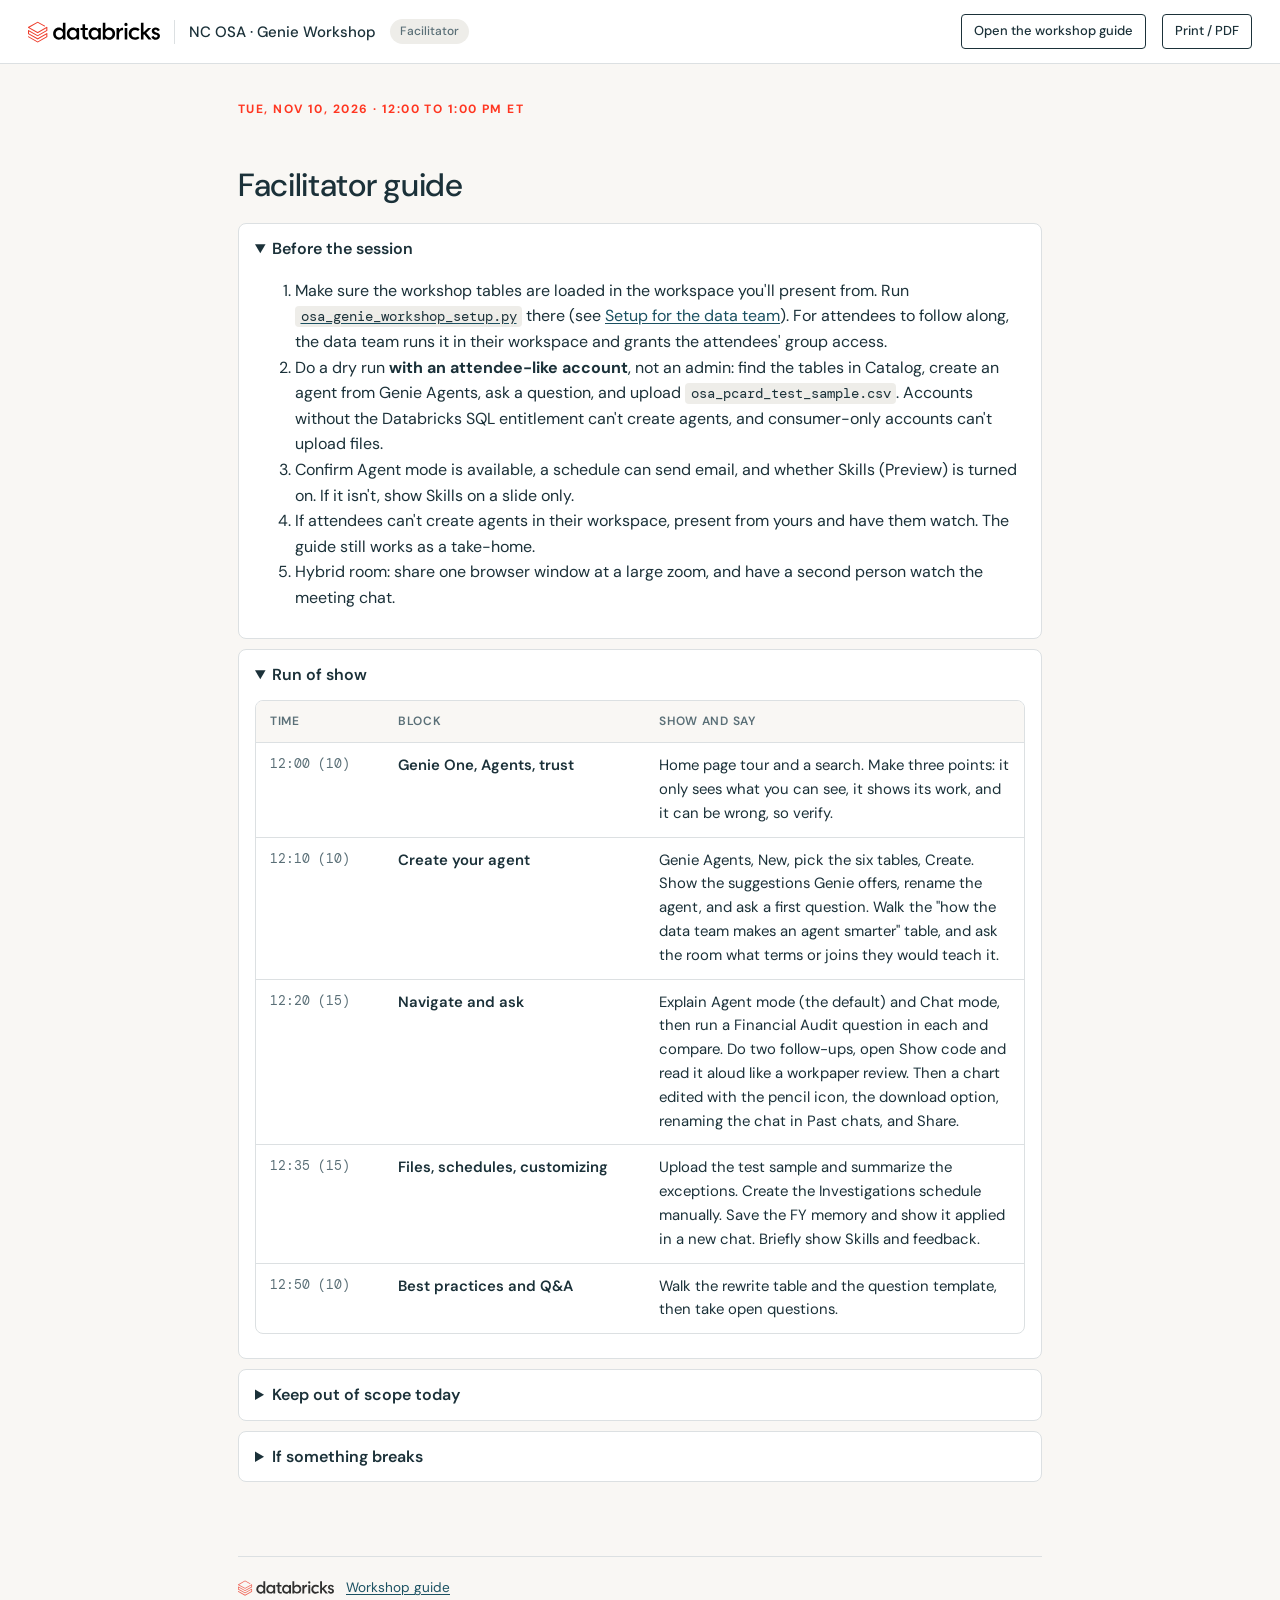
==== commit a772a81a: "Use Past chats for finding and renaming chats in an agent Co-authored-by: Isaac <no-reply@databricks" ====
--- a/facilitator.html
+++ b/facilitator.html
@@ -33,7 +33,7 @@
     <tbody>
       <tr><td class="slot">12:00 (10)</td><td>Genie One, Agents, trust</td><td>Home page tour and a search. Make three points: it only sees what you can see, it shows its work, and it can be wrong, so verify.</td></tr>
       <tr><td class="slot">12:10 (10)</td><td>Create your agent</td><td>Genie Agents, New, pick the six tables, Create. Show the suggestions Genie offers, rename the agent, and ask a first question. Walk the "how the data team makes an agent smarter" table, and ask the room what terms or joins they would teach it.</td></tr>
-      <tr><td class="slot">12:20 (15)</td><td>Navigate and ask</td><td>Explain Agent mode (the default) and Chat mode, then run a Financial Audit question in each and compare. Do two follow-ups, open Show code and read it aloud like a workpaper review. Then a chart edited with the pencil icon, the download option, pin and share.</td></tr>
+      <tr><td class="slot">12:20 (15)</td><td>Navigate and ask</td><td>Explain Agent mode (the default) and Chat mode, then run a Financial Audit question in each and compare. Do two follow-ups, open Show code and read it aloud like a workpaper review. Then a chart edited with the pencil icon, the download option, renaming the chat in Past chats, and Share.</td></tr>
       <tr><td class="slot">12:35 (15)</td><td>Files, schedules, customizing</td><td>Upload the test sample and summarize the exceptions. Create the Investigations schedule manually. Save the FY memory and show it applied in a new chat. Briefly show Skills and feedback.</td></tr>
       <tr><td class="slot">12:50 (10)</td><td>Best practices and Q&amp;A</td><td>Walk the rewrite table and the question template, then take open questions.</td></tr>
     </tbody>
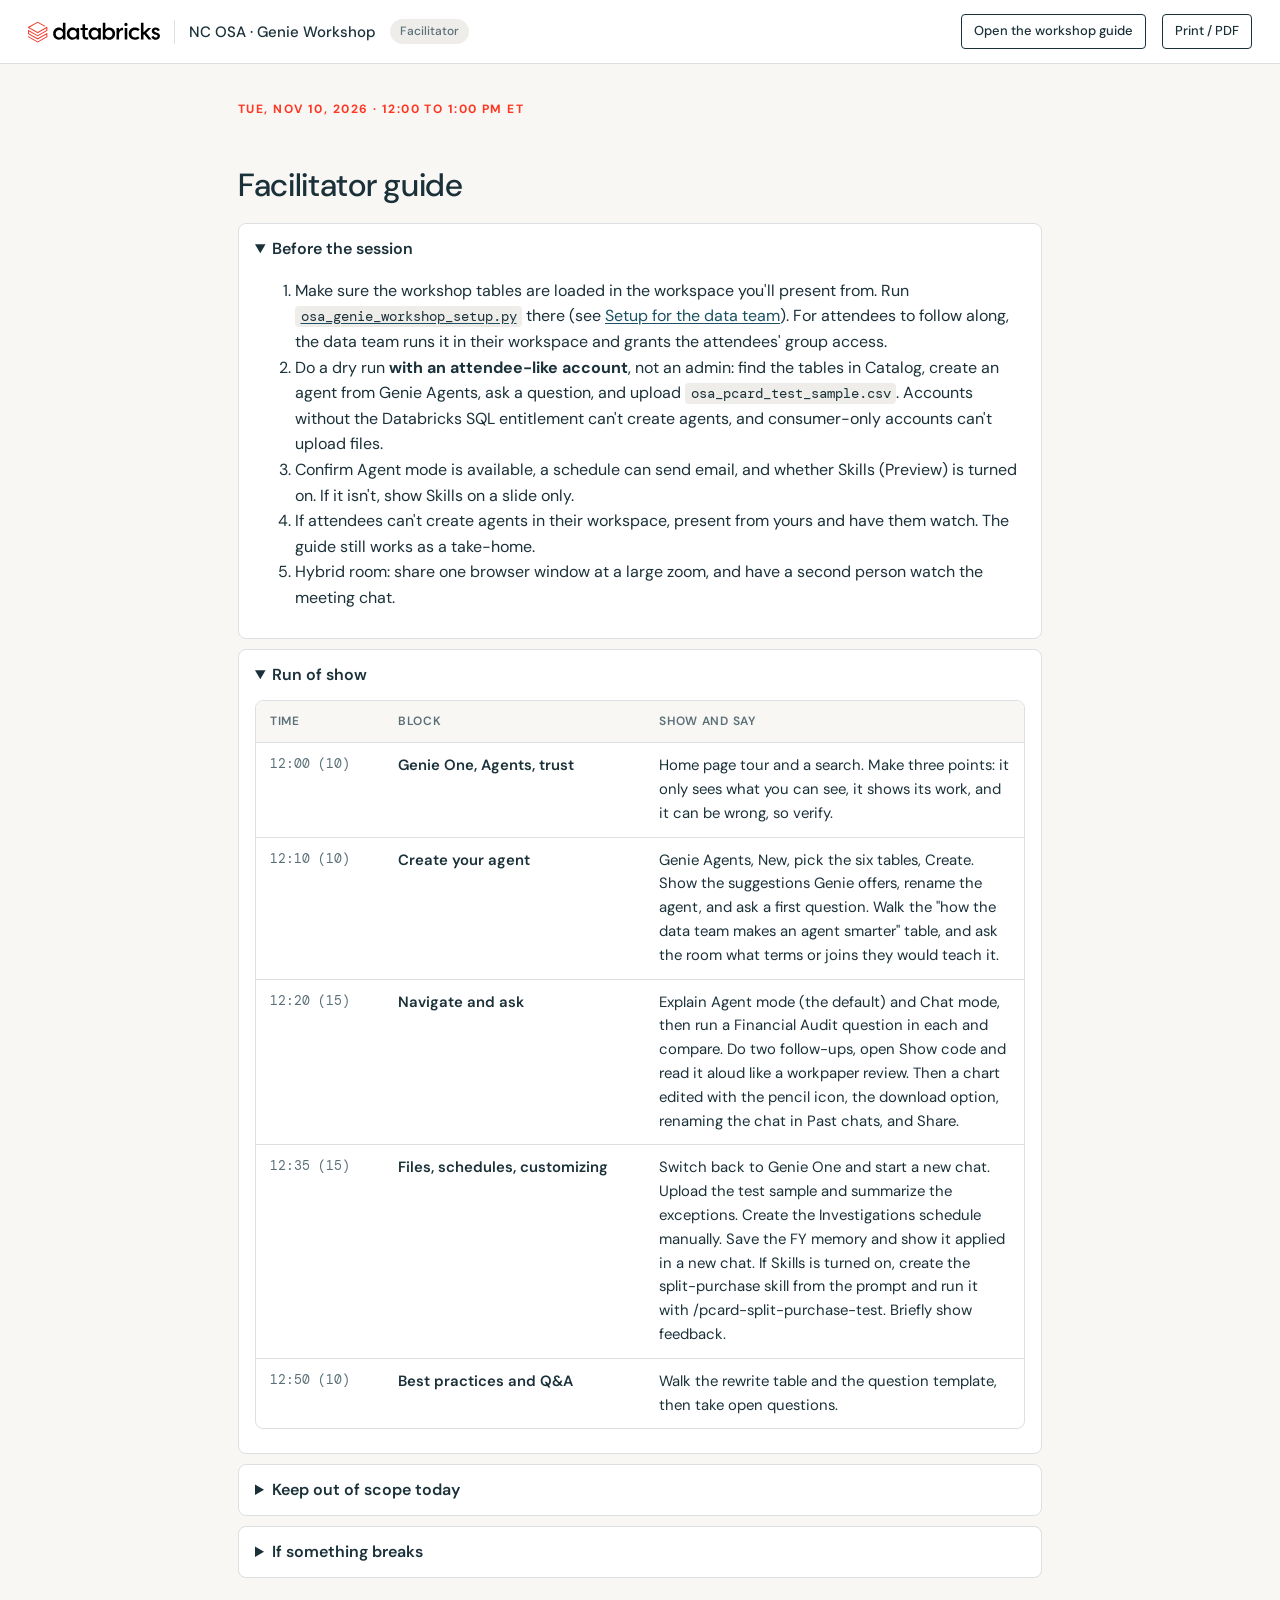
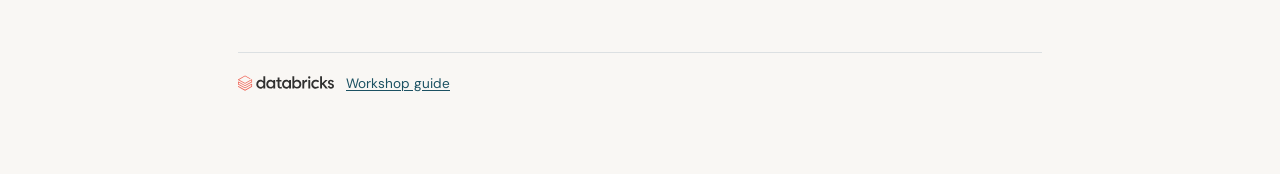
==== commit 40cc424e: "Clear progress button, Genie One handoff for section 4, example skill - Header button clears saved c" ====
--- a/facilitator.html
+++ b/facilitator.html
@@ -8,7 +8,7 @@
 <link rel="preconnect" href="https://fonts.googleapis.com">
 <link rel="preconnect" href="https://fonts.gstatic.com" crossorigin>
 <link href="https://fonts.googleapis.com/css2?family=DM+Mono:wght@400;500&family=DM+Sans:opsz,wght@9..40,400;9..40,500;9..40,600;9..40,700&display=swap" rel="stylesheet">
-<link rel="stylesheet" href="styles.css?v=2">
+<link rel="stylesheet" href="styles.css?v=3">
 </head>
 <body class="subpage">
 <header class="topbar">
@@ -34,7 +34,7 @@
       <tr><td class="slot">12:00 (10)</td><td>Genie One, Agents, trust</td><td>Home page tour and a search. Make three points: it only sees what you can see, it shows its work, and it can be wrong, so verify.</td></tr>
       <tr><td class="slot">12:10 (10)</td><td>Create your agent</td><td>Genie Agents, New, pick the six tables, Create. Show the suggestions Genie offers, rename the agent, and ask a first question. Walk the "how the data team makes an agent smarter" table, and ask the room what terms or joins they would teach it.</td></tr>
       <tr><td class="slot">12:20 (15)</td><td>Navigate and ask</td><td>Explain Agent mode (the default) and Chat mode, then run a Financial Audit question in each and compare. Do two follow-ups, open Show code and read it aloud like a workpaper review. Then a chart edited with the pencil icon, the download option, renaming the chat in Past chats, and Share.</td></tr>
-      <tr><td class="slot">12:35 (15)</td><td>Files, schedules, customizing</td><td>Upload the test sample and summarize the exceptions. Create the Investigations schedule manually. Save the FY memory and show it applied in a new chat. Briefly show Skills and feedback.</td></tr>
+      <tr><td class="slot">12:35 (15)</td><td>Files, schedules, customizing</td><td>Switch back to Genie One and start a new chat. Upload the test sample and summarize the exceptions. Create the Investigations schedule manually. Save the FY memory and show it applied in a new chat. If Skills is turned on, create the split-purchase skill from the prompt and run it with /pcard-split-purchase-test. Briefly show feedback.</td></tr>
       <tr><td class="slot">12:50 (10)</td><td>Best practices and Q&amp;A</td><td>Walk the rewrite table and the question template, then take open questions.</td></tr>
     </tbody>
   </table></details>
--- a/styles.css
+++ b/styles.css
@@ -333,3 +333,4 @@
 @media (max-width: 760px) { .layers .grid { grid-template-columns: 1fr; } .layers .bar { width: 100% !important; } }
 @media print { .layers .bar, .layers .note { -webkit-print-color-adjust: exact; print-color-adjust: exact; } }
 .layers .note p { margin: 0; }
+h3 .pill { font-size: 11px; font-weight: 600; color: var(--slate); background: var(--oat-2); border-radius: 999px; padding: 2px 8px; vertical-align: middle; letter-spacing: 0; }
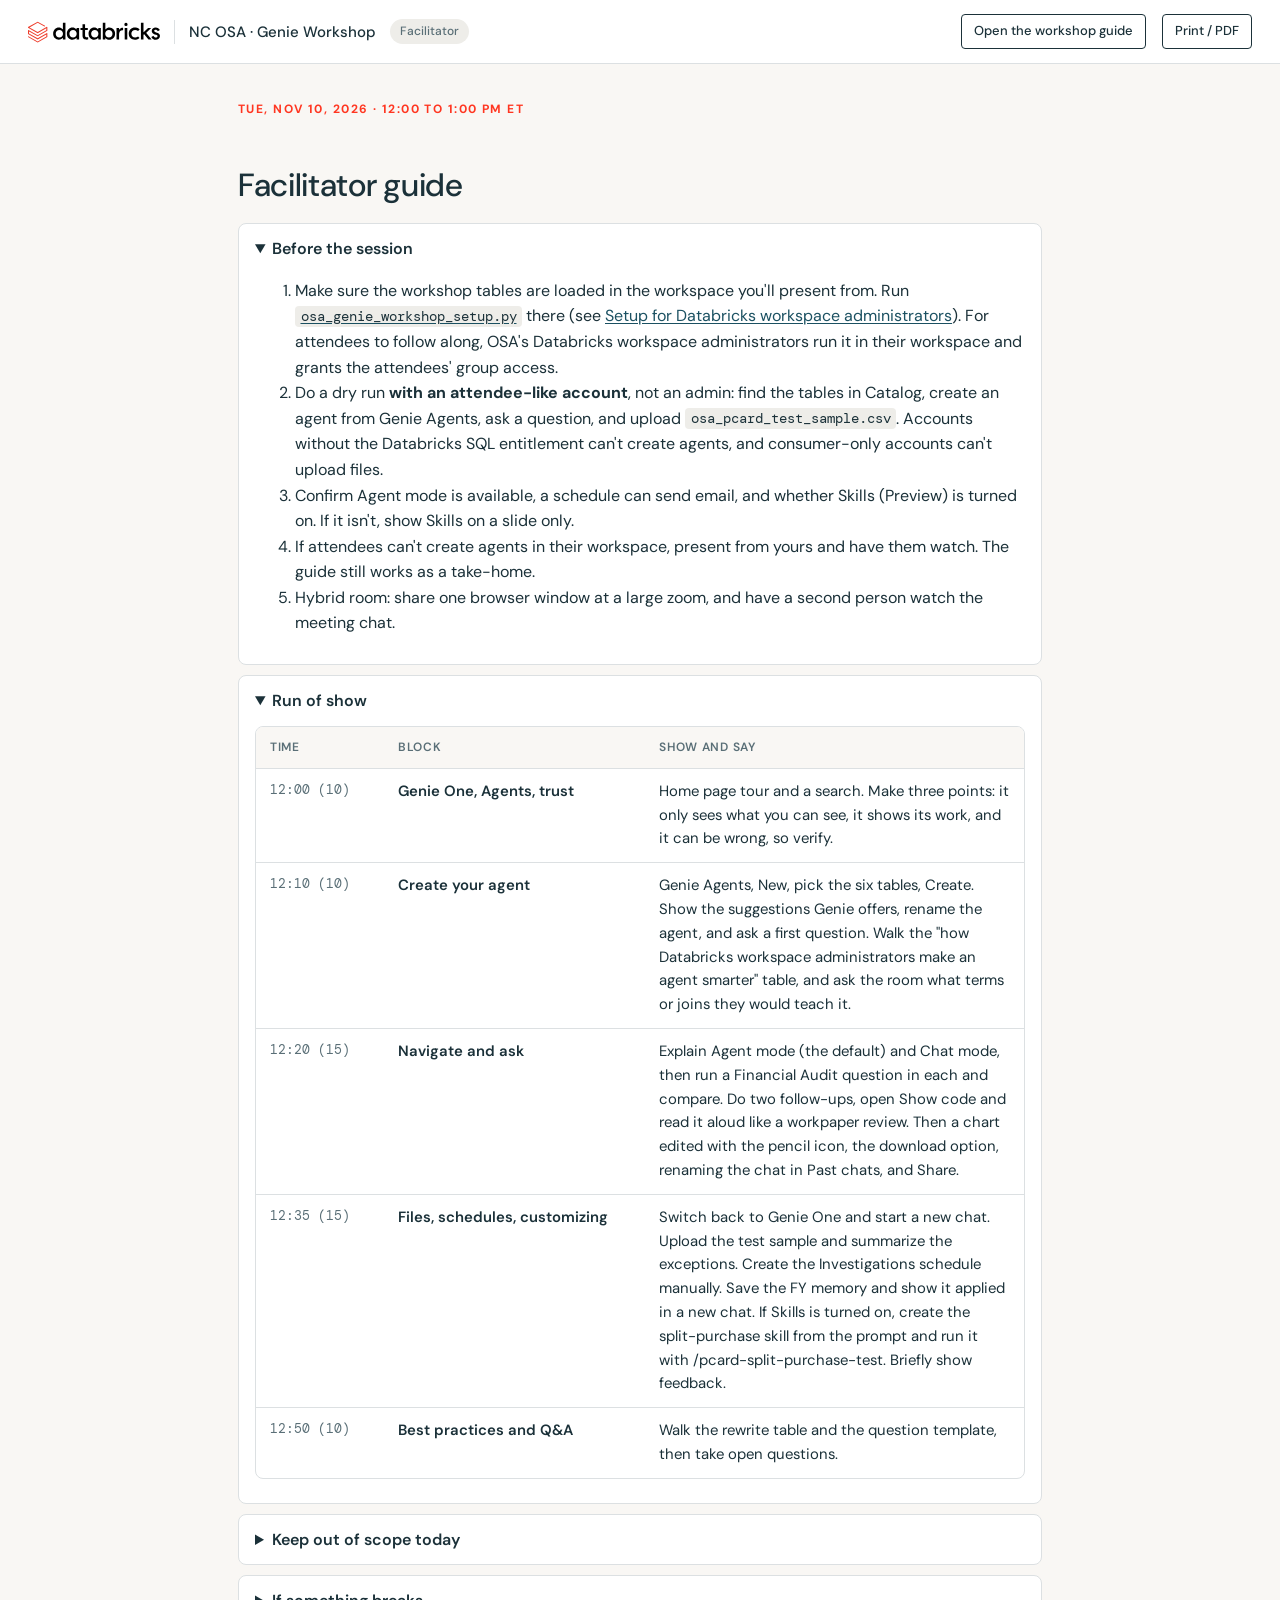
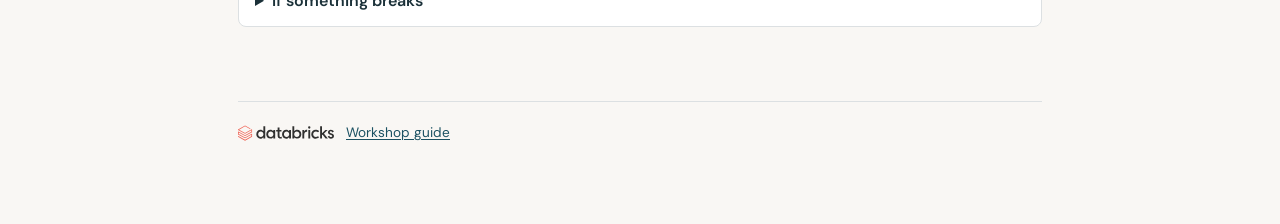
==== commit faf7b314: "Refer to Databricks workspace administrators instead of the data team Co-authored-by: Isaac <no-repl" ====
--- a/facilitator.html
+++ b/facilitator.html
@@ -21,7 +21,7 @@
   <h2>Facilitator guide</h2>
   <details class="faq" open><summary>Before the session</summary>
   <ol>
-    <li>Make sure the workshop tables are loaded in the workspace you'll present from. Run <a href="osa_genie_workshop_setup.py" download><code>osa_genie_workshop_setup.py</code></a> there (see <a href="setup.html">Setup for the data team</a>). For attendees to follow along, the data team runs it in their workspace and grants the attendees' group access.</li>
+    <li>Make sure the workshop tables are loaded in the workspace you'll present from. Run <a href="osa_genie_workshop_setup.py" download><code>osa_genie_workshop_setup.py</code></a> there (see <a href="setup.html">Setup for Databricks workspace administrators</a>). For attendees to follow along, OSA's Databricks workspace administrators run it in their workspace and grants the attendees' group access.</li>
     <li>Do a dry run <strong>with an attendee-like account</strong>, not an admin: find the tables in Catalog, create an agent from Genie Agents, ask a question, and upload <code>osa_pcard_test_sample.csv</code>. Accounts without the Databricks SQL entitlement can't create agents, and consumer-only accounts can't upload files.</li>
     <li>Confirm Agent mode is available, a schedule can send email, and whether Skills (Preview) is turned on. If it isn't, show Skills on a slide only.</li>
     <li>If attendees can't create agents in their workspace, present from yours and have them watch. The guide still works as a take-home.</li>
@@ -32,13 +32,13 @@
     <thead><tr><th>Time</th><th>Block</th><th>Show and say</th></tr></thead>
     <tbody>
       <tr><td class="slot">12:00 (10)</td><td>Genie One, Agents, trust</td><td>Home page tour and a search. Make three points: it only sees what you can see, it shows its work, and it can be wrong, so verify.</td></tr>
-      <tr><td class="slot">12:10 (10)</td><td>Create your agent</td><td>Genie Agents, New, pick the six tables, Create. Show the suggestions Genie offers, rename the agent, and ask a first question. Walk the "how the data team makes an agent smarter" table, and ask the room what terms or joins they would teach it.</td></tr>
+      <tr><td class="slot">12:10 (10)</td><td>Create your agent</td><td>Genie Agents, New, pick the six tables, Create. Show the suggestions Genie offers, rename the agent, and ask a first question. Walk the "how Databricks workspace administrators make an agent smarter" table, and ask the room what terms or joins they would teach it.</td></tr>
       <tr><td class="slot">12:20 (15)</td><td>Navigate and ask</td><td>Explain Agent mode (the default) and Chat mode, then run a Financial Audit question in each and compare. Do two follow-ups, open Show code and read it aloud like a workpaper review. Then a chart edited with the pencil icon, the download option, renaming the chat in Past chats, and Share.</td></tr>
       <tr><td class="slot">12:35 (15)</td><td>Files, schedules, customizing</td><td>Switch back to Genie One and start a new chat. Upload the test sample and summarize the exceptions. Create the Investigations schedule manually. Save the FY memory and show it applied in a new chat. If Skills is turned on, create the split-purchase skill from the prompt and run it with /pcard-split-purchase-test. Briefly show feedback.</td></tr>
       <tr><td class="slot">12:50 (10)</td><td>Best practices and Q&amp;A</td><td>Walk the rewrite table and the question template, then take open questions.</td></tr>
     </tbody>
   </table></details>
-  <details class="faq"><summary>Keep out of scope today</summary><p>Hands-on tuning (writing instructions, example SQL, trusted assets, benchmarks) and Genie Workbench. Explain what each lever does and what business users can contribute, but leave the how-to for the data team's session.
+  <details class="faq"><summary>Keep out of scope today</summary><p>Hands-on tuning (writing instructions, example SQL, trusted assets, benchmarks) and Genie Workbench. Explain what each lever does and what business users can contribute, but leave the how-to for the session with OSA's Databricks workspace administrators.
   If someone asks how to fix a wrong answer, the business-user answer is to define the term in the question or save it as a memory.</p></details>
   <details class="faq"><summary>If something breaks</summary><p>If an answer is slow, move to the next block and come back to it. If creating, uploading or scheduling is blocked by an account setting, switch to your own screen and say so plainly.
   If the agent gives a wrong answer live, use it: open Show code, find the issue, and rephrase with a clearer definition. That's the lesson.</p></details>
